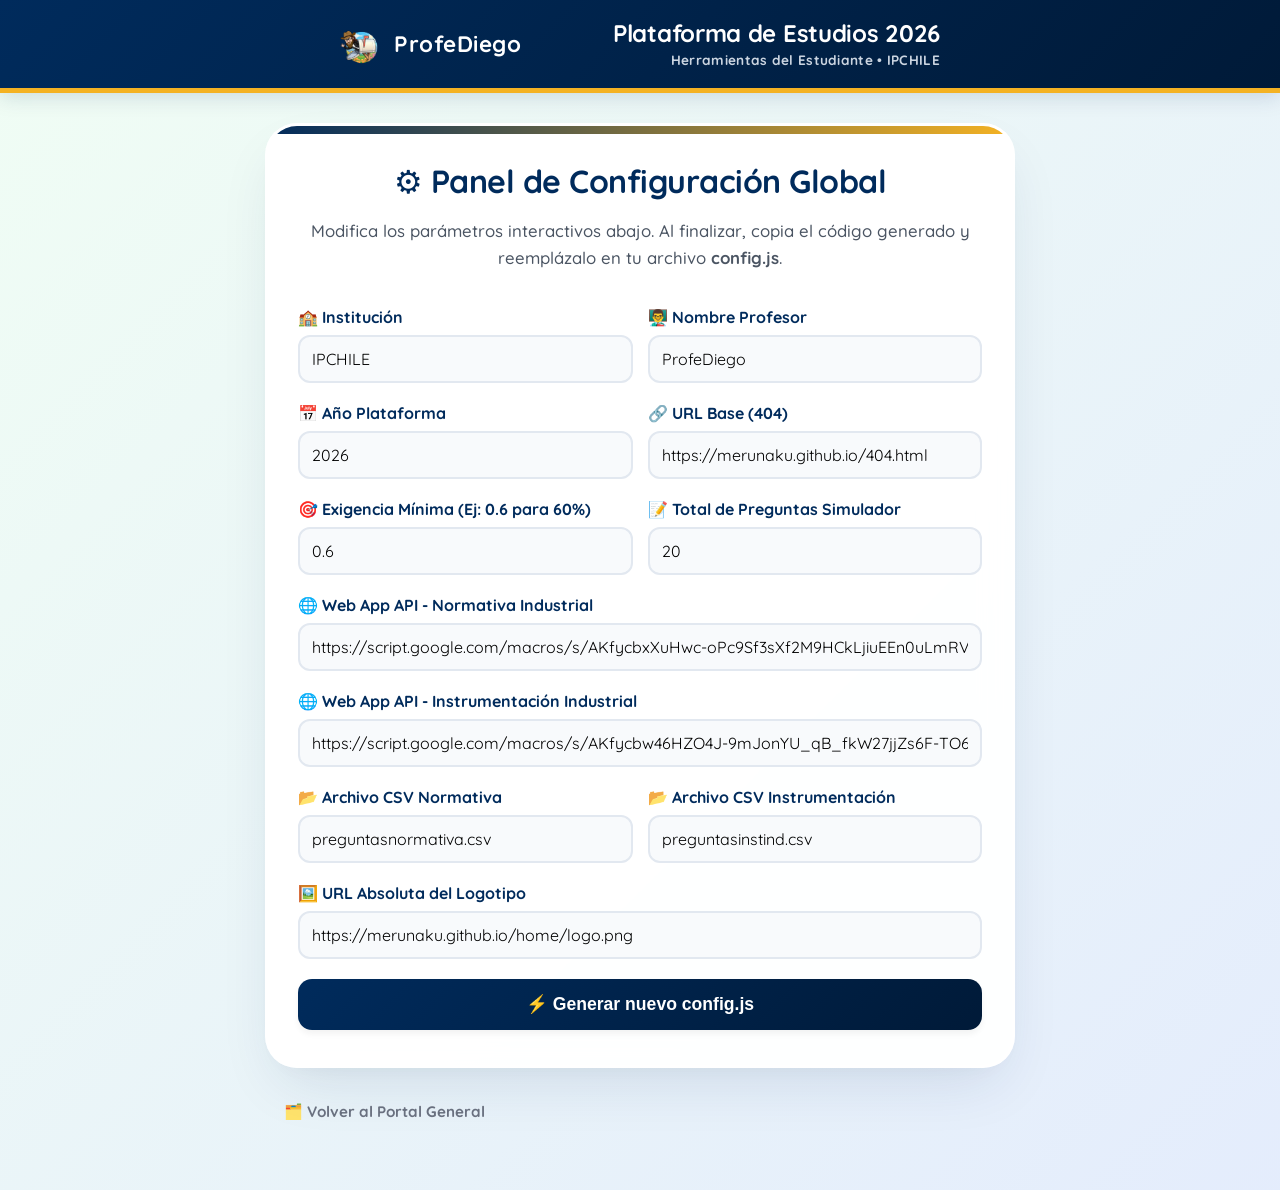
==== admin.html @ 3851b332 "Add admin panel for configuration settings" ====
<!DOCTYPE html>
<html lang="es">
<head>
    <meta charset="UTF-8">
    <meta name="viewport" content="width=device-width, initial-scale=1.0">
    <title>Panel de Configuración 2026 - ProfeDiego</title>
    <link href="https://fonts.googleapis.com/css2?family=Quicksand:wght@500;700;900&display=swap" rel="stylesheet">
    <link rel="stylesheet" href="styles.css">
    <style>
        /* Ajustes específicos para el formulario administrativo */
        .admin-container {
            width: 95%;
            max-width: 750px;
            margin: 30px auto 60px auto;
        }
        .form-group {
            text-align: left;
            margin-bottom: 20px;
        }
        .form-group label {
            display: block;
            font-weight: 700;
            margin-bottom: 8px;
            color: var(--primary-color);
        }
        .form-group input, .form-group select {
            width: 100%;
            padding: 12px;
            border: 2px solid #e2e8f0;
            border-radius: 12px;
            font-family: inherit;
            font-size: 1rem;
            box-sizing: border-box;
            background-color: #f8fafc;
        }
        .form-group input:focus {
            border-color: var(--secondary-color);
            outline: none;
            background-color: #fff;
        }
        .row-grid {
            display: flex;
            gap: 15px;
        }
        .row-grid .form-group {
            flex: 1;
        }
        .output-box {
            background-color: #1e293b;
            color: #f8fafc;
            padding: 20px;
            border-radius: 16px;
            font-family: 'Courier New', Courier, monospace;
            font-size: 0.9rem;
            text-align: left;
            white-space: pre-wrap;
            overflow-x: auto;
            margin-top: 25px;
            border: 2px solid #334155;
        }
        .btn-action {
            width: 100%;
            background: linear-gradient(135deg, var(--primary-color) 0%, var(--primary-dark) 100%);
            color: white;
            border: none;
            padding: 15px;
            border-radius: 14px;
            font-size: 1.1rem;
            font-weight: 700;
            cursor: pointer;
            box-shadow: 0 4px 6px rgba(0,0,0,0.05);
            transition: all 0.2s ease;
        }
        .btn-action:hover {
            transform: translateY(-2px);
            box-shadow: 0 8px 15px rgba(0, 43, 92, 0.2);
        }
    </style>
</head>
<body>

    <div id="global-header"></div>

    <script src="config.js"></script>
    <script src="header.js"></script>

    <main class="admin-container">
        <div class="card" style="max-width: 100%; padding: 35px 30px;">
            <h2>⚙️ Panel de Configuración Global</h2>
            <p>Modifica los parámetros interactivos abajo. Al finalizar, copia el código generado y reemplázalo en tu archivo <b>config.js</b>.</p>
            
            <form id="configForm">
                <div class="row-grid">
                    <div class="form-group">
                        <label>🏫 Institución</label>
                        <input type="text" id="inst" required>
                    </div>
                    <div class="form-group">
                        <label>👨‍🏫 Nombre Profesor</label>
                        <input type="text" id="prof" required>
                    </div>
                </div>

                <div class="row-grid">
                    <div class="form-group">
                        <label>📅 Año Plataforma</label>
                        <input type="text" id="anio" required>
                    </div>
                    <div class="form-group">
                        <label>🔗 URL Base (404)</label>
                        <input type="url" id="urlBase" required>
                    </div>
                </div>

                <div class="row-grid">
                    <div class="form-group">
                        <label>🎯 Exigencia Mínima (Ej: 0.6 para 60%)</label>
                        <input type="number" id="exigencia" step="0.01" min="0" max="1" required>
                    </div>
                    <div class="form-group">
                        <label>📝 Total de Preguntas Simulador</label>
                        <input type="number" id="preguntas" min="1" required>
                    </div>
                </div>

                <div class="form-group">
                    <label>🌐 Web App API - Normativa Industrial</label>
                    <input type="url" id="apiNorm" required>
                </div>
                <div class="form-group">
                    <label>🌐 Web App API - Instrumentación Industrial</label>
                    <input type="url" id="apiInst" required>
                </div>

                <div class="row-grid">
                    <div class="form-group">
                        <label>📂 Archivo CSV Normativa</label>
                        <input type="text" id="csvNorm" required>
                    </div>
                    <div class="form-group">
                        <label>📂 Archivo CSV Instrumentación</label>
                        <input type="text" id="csvInst" required>
                    </div>
                </div>

                <div class="form-group">
                    <label>🖼️ URL Absoluta del Logotipo</label>
                    <input type="url" id="logoUrl" required>
                </div>

                <button type="button" class="btn-action" onclick="generarConfig()">⚡ Generar nuevo config.js</button>
            </form>

            <div id="resultadoZona" style="display:none; margin-top:30px;">
                <h3 style="color:var(--primary-color); text-align:left; margin-bottom:5px;">📋 Archivo Generado:</h3>
                <div class="output-box" id="codigoOutput"></div>
                <button class="btn-action" style="background:#16a34a; margin-top:15px;" onclick="copiarCodigo()">📄 Copiar al Portapapeles</button>
            </div>
        </div>

        <a href="index.html" class="btn-home" style="margin-top:25px;">🗂️ Volver al Portal General</a>
    </main>

    <script>
        // Al cargar la página, leemos los datos que ya existen en tu config.js actual
        window.addEventListener('DOMContentLoaded', () => {
            if (typeof CONFIG !== 'undefined') {
                document.getElementById('inst').value = CONFIG.INSTITUCION || '';
                document.getElementById('prof').value = CONFIG.PROFESOR || '';
                document.getElementById('anio').value = CONFIG.ANIO || '';
                document.getElementById('urlBase').value = CONFIG.URL_BASE || '';
                document.getElementById('exigencia').value = CONFIG.EXIGENCIA_MINIMA || 0.6;
                document.getElementById('preguntas').value = CONFIG.TOTAL_PREGUNTAS || 20;
                document.getElementById('apiNorm').value = CONFIG.APIS?.NORMATIVA || '';
                document.getElementById('apiInst').value = CONFIG.APIS?.INSTRUMENTACION || '';
                document.getElementById('csvNorm').value = CONFIG.REPOSITORIO_CSV?.NORMATIVA || '';
                document.getElementById('csvInst').value = CONFIG.REPOSITORIO_CSV?.INSTRUMENTACION || '';
                document.getElementById('logoUrl').value = CONFIG.LOGO_URL || '';
            }
        });

        function generarConfig() {
            const inst = document.getElementById('inst').value;
            const prof = document.getElementById('prof').value;
            const anio = document.getElementById('anio').value;
            const urlBase = document.getElementById('urlBase').value;
            const exigencia = document.getElementById('exigencia').value;
            const preguntas = document.getElementById('preguntas').value;
            const apiNorm = document.getElementById('apiNorm').value;
            const apiInst = document.getElementById('apiInst').value;
            const csvNorm = document.getElementById('csvNorm').value;
            const csvInst = document.getElementById('csvInst').value;
            const logoUrl = document.getElementById('logoUrl').value;

            // Construimos la estructura idéntica con saltos de línea y comentarios institucionales
            const template = `// ==========================================
// CONFIGURACIÓN GLOBAL DE LAS PLATAFORMAS 2026
// Generado dinámicamente mediante el Panel Administrativo
// ==========================================

const CONFIG = {
    // 1. Identificación Institucional
    INSTITUCION: "${inst}",
    PROFESOR: "${prof}",
    ANIO: "${anio}",
    URL_BASE: "${urlBase}",
    
    // 2. Parámetros Generales de Evaluación
    EXIGENCIA_MINIMA: ${exigencia}, // % para nota 4.0
    TOTAL_PREGUNTAS: ${preguntas},
    
    // 3. Conexiones con Google Sheets (Web Apps de Apps Script)
    APIS: {
        NORMATIVA: "${apiNorm}",
        INSTRUMENTACION: "${apiInst}"
    },
    
    // 4. Origen de los archivos de preguntas (CSVs en GitHub)
    REPOSITORIO_CSV: {
        NORMATIVA: "${csvNorm}",
        INSTRUMENTACION: "${csvInst}"
    },

    // 5. Ruta absoluta del logo:
    LOGO_URL: "${logoUrl}"
};

// Congelamos el objeto para evitar modificaciones accidentales en tiempo de ejecución
Object.freeze(CONFIG);`;

            document.getElementById('codigoOutput').innerText = template;
            document.getElementById('resultadoZona').style.display = 'block';
            
            // Auto scroll hacia la zona del código
            document.getElementById('resultadoZona').scrollIntoView({ behavior: 'smooth' });
        }

        function copiarCodigo() {
            const codigo = document.getElementById('codigoOutput').innerText;
            navigator.clipboard.writeText(codigo).then(() => {
                alert("¡Código copiado con éxito! Ahora pégalo dentro de tu archivo config.js");
            }).catch(err => {
                alert("No se pudo copiar automáticamente, por favor selecciónalo manualmente.");
            });
        }
    </script>
</body>
</html>
---- styles.css ----
/* ==========================================================================
   ESTILOS GLOBALES - PLATAFORMA PROFE DIEGO 2026
   Centralizado para actualización simultánea en todo el sitio web.
   ========================================================================== */

:root {
    /* COLORES INSTITUCIONALES OPTIMIZADOS */
    --primary-color: #002b5c;
    --primary-dark: #001a38;
    --secondary-color: #f4b223;
    --bg-color: #f7f9fc;
    --card-bg: #ffffff;
    --text-color: #2c3e50;
    --success-color: #16a34a;
    --error-color: #dc2626;
}

body {
    font-family: 'Quicksand', 'Segoe UI', system-ui, sans-serif;
    /* Fondo vivo con transición suave de colores */
    background: linear-gradient(-45deg, #e0f2fe, #fef3c7, #e0e7ff, #f0fdf4);
    background-size: 400% 400%;
    animation: gradientBg 12s ease infinite;
    color: var(--text-color);
    margin: 0;
    padding: 0;
    display: block; /* Evita problemas de flujo */
    min-height: 100vh;
}

@keyframes gradientBg {
    0% { background-position: 0% 50%; }
    50% { background-position: 100% 50%; }
    100% { background-position: 0% 50%; }
}

/* ==========================================================================
   ENCABEZADOS INSTITUCIONALES - DISEÑO CORREGIDO Y BALANCEADO
   ========================================================================== */
header {
    background: linear-gradient(135deg, var(--primary-color) 0%, var(--primary-dark) 100%);
    color: white;
    width: 100%;
    padding: 20px 0;
    box-shadow: 0 4px 20px rgba(0, 43, 92, 0.15);
    border-bottom: 5px solid var(--secondary-color);
    z-index: 10;
}

.header-container {
    max-width: 600px; /* REVERTIDO: Tu tamaño original compacto y perfecto */
    width: 90%;
    margin: 0 auto;
}

.header-flex {
    display: flex !important;
    justify-content: space-between;
    align-items: center;
    width: 100%;
    gap: 20px;
}

.brand-layout {
    display: flex;
    align-items: center;
    gap: 12px;
    flex-shrink: 0;
}

.brand-layout img {
    height: 42px;
    width: auto;
    object-fit: contain;
    border-radius: 8px;
}

.brand-layout span {
    font-weight: 900;
    font-size: 1.4rem;
    letter-spacing: 0.5px;
}

.title-layout {
    display: flex;
    flex-direction: column;
    align-items: flex-end;
    text-align: right;
    flex-grow: 1;
}

.title-layout h1 { 
    margin: 0; 
    font-size: 1.5rem; 
    font-weight: 900;
    line-height: 1.1;
    letter-spacing: -0.3px;
}
 
.title-layout p { 
    margin: 5px 0 0 0;
    font-size: 0.85rem; 
    font-weight: 700;
    color: #cbd5e1; 
    letter-spacing: 0.3px;
}

/* Ajustes de Responsividad para Celulares */
@media (max-width: 768px) {
    .header-flex {
        flex-direction: column !important;
        text-align: center;
        gap: 12px;
    }
    .brand-layout {
        justify-content: center;
    }
    .title-layout {
        align-items: center;
        text-align: center;
    }
}

/* Estilos específicos para el segundo Header (Podio) */
.header-podio {
    background: linear-gradient(135deg, #002b5c 0%, #001a38 100%);
    color: white;
    width: 100%;
    padding: 22px 0;
    box-shadow: 0 4px 20px rgba(0, 43, 92, 0.15);
    border-bottom: 5px solid #f4b223;
    z-index: 10;
    text-align: center;
}

.podio-container {
    max-width: 1100px; /* REVERTIDO: Tu tamaño original amplio para el podio */
    width: 90%;
    margin: 0 auto;
}

.podio-title-main {
    font-weight: 900;
    font-size: 1.4rem;
    letter-spacing: 0.5px;
    margin-bottom: 8px;
}

.podio-subtitle-layout h1 {
    margin: 0;
    font-size: 1.6rem;
    font-weight: 900;
}

.podio-subtitle-layout p {
    margin: 4px 0 0 0;
    font-size: 0.95rem;
    font-weight: 700;
    color: #cbd5e1;
}

/* CONTENEDOR CENTRAL (MENÚ DE ARRIBA) */
.container {
    width: 90%;
    max-width: 550px;
    margin: 20px auto;
    padding: 20px 0;
}

.card {
    background-color: rgba(255, 255, 255, 0.96);
    backdrop-filter: blur(16px);
    -webkit-backdrop-filter: blur(16px);
    border-radius: 32px;
    box-shadow: 0 25px 60px -15px rgba(0, 43, 92, 0.12), 0 10px 30px -10px rgba(0, 0, 0, 0.04);
    padding: 45px 35px;
    width: 100%;
    box-sizing: border-box;
    text-align: center;
    border: 3px solid rgba(255, 255, 255, 0.9);
    animation: cardEntrance 0.5s cubic-bezier(0.175, 0.885, 0.32, 1.275);
    position: relative;
    overflow: hidden;
}

.card::before {
    content: '';
    position: absolute;
    top: 0;
    left: 0;
    width: 100%;
    height: 8px;
    background: linear-gradient(90deg, var(--primary-color), var(--secondary-color));
}

@keyframes cardEntrance {
    from { opacity: 0; transform: translateY(20px) scale(0.96); }
    to { opacity: 1; transform: translateY(0) scale(1); }
}

h2 { 
    color: var(--primary-color); 
    margin-top: 0; 
    font-size: 2rem;
    font-weight: 900;
    margin-bottom: 12px;
    letter-spacing: -0.5px;
}

.card p {
    color: #4b5563;
    font-size: 1.05rem;
    font-weight: 500;
    line-height: 1.6;
    margin-bottom: 35px;
}

/* LISTA DE BOTONES TOTALMENTE INTERACTIVOS */
.options-list {
    margin-bottom: 20px;
}

.btn-link {
    display: block;
    text-align: center;
    background: linear-gradient(135deg, #f8fafc 0%, #f1f5f9 100%);
    border: 2px solid #e2e8f0;
    padding: 16px 20px;
    border-radius: 18px;
    font-size: 1.1rem;
    font-weight: 700;
    text-decoration: none;
    color: var(--text-color);
    box-shadow: 0 4px 6px rgba(0, 0, 0, 0.02);
    transition: all 0.3s cubic-bezier(0.175, 0.885, 0.32, 1.275);
    margin-bottom: 16px;
}

.btn-link:hover {
    background: linear-gradient(135deg, #ffffff 0%, #f8fafc 100%);
    border-color: var(--secondary-color);
    color: var(--primary-color);
    transform: translateY(-4px) scale(1.02);
    box-shadow: 0 12px 20px rgba(244, 178, 35, 0.15);
}

/* RETORNO AL PORTAL ESTILO CÁPSULA DISCRETA */
.btn-home {
    display: inline-block;
    margin-top: 20px;
    color: #6b7280;
    text-decoration: none;
    font-weight: 700;
    font-size: 0.95rem;
    padding: 8px 18px;
    border-radius: 50px;
    transition: all 0.2s ease;
    border: 1.5px solid transparent;
}
 
.btn-home:hover { 
    color: var(--primary-color);
    background-color: #f1f5f9;
    border-color: #e2e8f0;
}

/* ==========================================================================
   TABLA DE LÍDERES - ANCHURA OPTIMIZADA (MÁXIMO ESPACIO Y SIMETRÍA)
   ========================================================================== */
.leaderboard-container {
    width: 90%;
    max-width: 1100px; /* MODIFICADO: Expandido al máximo para que las tablas sean anchas */
    margin: 30px auto 50px auto;
}

.leaderboard-grid {
    display: flex;
    flex-direction: row;
    justify-content: space-between;
    gap: 2%; /* Pequeño espacio para maximizar el ancho de las tarjetas */
    width: 100%;
}

.leaderboard-card {
    background-color: rgba(255, 255, 255, 0.96);
    backdrop-filter: blur(16px);
    -webkit-backdrop-filter: blur(16px);
    border-radius: 24px;
    box-shadow: 0 20px 50px -12px rgba(0, 43, 92, 0.1), 0 10px 25px -10px rgba(0, 0, 0, 0.04);
    padding: 35px 25px;
    box-sizing: border-box;
    border: 3px solid rgba(255, 255, 255, 0.9);
    position: relative;
    overflow: hidden;
    width: 49%; /* MODIFICADO: Casi el 50% exacto para cada lado aprovechando el ancho */
    display: flex;
    flex-direction: column;
}

.leaderboard-card::before {
    content: '';
    position: absolute;
    top: 0;
    left: 0;
    width: 100%;
    height: 6px;
    background: linear-gradient(90deg, var(--primary-color), var(--secondary-color));
}

.leaderboard-card h2 {
    font-size: 1.6rem;
    margin-top: 0;
    margin-bottom: 20px;
}

.leaderboard-table {
    width: 100%; 
    border-collapse: separate; 
    border-spacing: 0 8px;
    font-size: 0.95rem;
    table-layout: fixed; /* Mantiene la cuadratura y simetría estricta de las columnas */
}
 
.leaderboard-table th {
    background-color: #1e293b;
    color: #f8fafc;
    padding: 12px 10px;
    font-weight: 700;
}
 
.leaderboard-table th:first-child { border-radius: 10px 0 0 10px; }
.leaderboard-table th:last-child { border-radius: 0 10px 10px 0; }

.leaderboard-row td {
    padding: 14px 10px;
    background: #f8fafc;
    border-top: 1px solid #e2e8f0;
    border-bottom: 1px solid #e2e8f0;
    transition: transform 0.2s ease;
    white-space: nowrap;
    overflow: hidden;
    text-overflow: ellipsis; /* Protección anti-deformación de filas */
}
 
.leaderboard-row td:first-child { border-left: 1px solid #e2e8f0; border-radius: 14px 0 0 14px; }
.leaderboard-row td:last-child { border-right: 1px solid #e2e8f0; border-radius: 0 14px 14px 0; }

.leaderboard-row:hover td {
    background: #ffffff;
    transform: translateY(-1px);
}

.loading, .error-msg {
    text-align: center;
    padding: 30px;
    font-weight: 700;
    color: #64748b;
}
.error-msg { color: var(--error-color); }

/* Ajustes Responsivos Completos para Celulares */
@media (max-width: 768px) {
    .leaderboard-grid {
        flex-direction: column;
    }
    .leaderboard-card {
        width: 100%;
    }
}
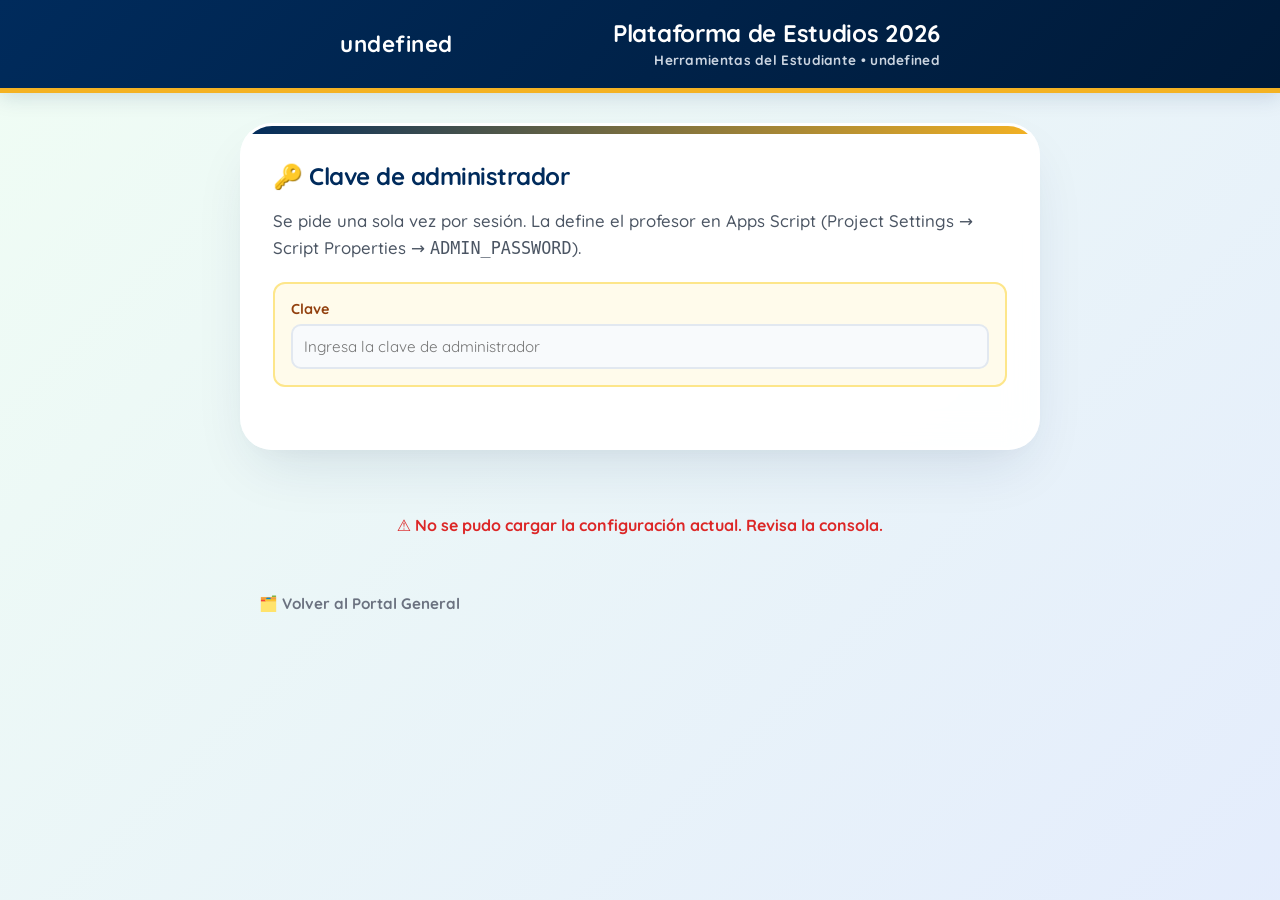
==== commit 6cf1d430: "Refactor admin panel layout and styles Updated styling and structure of the admin panel, including a" ====
--- a/admin.html
+++ b/admin.html
@@ -7,74 +7,100 @@
     <link href="https://fonts.googleapis.com/css2?family=Quicksand:wght@500;700;900&display=swap" rel="stylesheet">
     <link rel="stylesheet" href="styles.css">
     <style>
-        /* Ajustes específicos para el formulario administrativo */
         .admin-container {
             width: 95%;
-            max-width: 750px;
+            max-width: 800px;
             margin: 30px auto 60px auto;
         }
-        .form-group {
+        .admin-card {
+            max-width: 100%;
+            padding: 35px 30px;
             text-align: left;
-            margin-bottom: 20px;
-        }
+            margin-bottom: 25px;
+        }
+        .admin-card h2 { text-align: left; font-size: 1.5rem; }
+        .admin-card > p { margin-bottom: 20px; }
+
+        .form-group { margin-bottom: 16px; }
         .form-group label {
             display: block;
             font-weight: 700;
-            margin-bottom: 8px;
+            margin-bottom: 6px;
             color: var(--primary-color);
-        }
-        .form-group input, .form-group select {
+            font-size: 0.9rem;
+        }
+        .form-group input[type=text],
+        .form-group input[type=number],
+        .form-group input[type=url],
+        .form-group input[type=password] {
             width: 100%;
-            padding: 12px;
+            padding: 11px;
             border: 2px solid #e2e8f0;
-            border-radius: 12px;
+            border-radius: 10px;
             font-family: inherit;
-            font-size: 1rem;
+            font-size: 0.95rem;
             box-sizing: border-box;
             background-color: #f8fafc;
         }
-        .form-group input:focus {
-            border-color: var(--secondary-color);
-            outline: none;
-            background-color: #fff;
-        }
-        .row-grid {
+        .form-group input:focus { border-color: var(--secondary-color); outline: none; background: #fff; }
+
+        .row-grid { display: flex; gap: 15px; flex-wrap: wrap; }
+        .row-grid .form-group { flex: 1; min-width: 200px; }
+
+        .color-row {
             display: flex;
-            gap: 15px;
-        }
-        .row-grid .form-group {
-            flex: 1;
-        }
-        .output-box {
-            background-color: #1e293b;
-            color: #f8fafc;
-            padding: 20px;
-            border-radius: 16px;
-            font-family: 'Courier New', Courier, monospace;
-            font-size: 0.9rem;
-            text-align: left;
-            white-space: pre-wrap;
-            overflow-x: auto;
-            margin-top: 25px;
-            border: 2px solid #334155;
-        }
-        .btn-action {
+            align-items: center;
+            gap: 10px;
+        }
+        .color-row input[type=color] {
+            width: 46px; height: 40px; border: none; border-radius: 8px; cursor: pointer; flex-shrink: 0;
+        }
+        .color-row input[type=text] {
+            flex: 1; padding: 10px; border: 2px solid #e2e8f0; border-radius: 8px;
+            font-family: 'Courier New', monospace; text-transform: uppercase;
+        }
+
+        .header-row {
+            display: flex; gap: 10px; align-items: center; margin-bottom: 10px;
+        }
+        .header-row input[type=text] {
+            padding: 10px; border: 2px solid #e2e8f0; border-radius: 8px; font-family: inherit;
+        }
+        .header-row .campo-ramo { width: 140px; font-weight: 700; }
+        .header-row .campo-titulo { flex: 1; }
+        .btn-quitar {
+            background: #fee2e2; color: #b91c1c; border: none; border-radius: 8px;
+            width: 36px; height: 36px; cursor: pointer; font-weight: 900; flex-shrink: 0;
+        }
+
+        .btn-secundario {
+            background: #f1f5f9; color: var(--primary-color); border: 2px dashed #cbd5e1;
+            padding: 10px 16px; border-radius: 10px; cursor: pointer; font-weight: 700;
+            font-family: inherit; margin-top: 6px;
+        }
+
+        .btn-guardar {
             width: 100%;
             background: linear-gradient(135deg, var(--primary-color) 0%, var(--primary-dark) 100%);
-            color: white;
-            border: none;
-            padding: 15px;
-            border-radius: 14px;
-            font-size: 1.1rem;
-            font-weight: 700;
-            cursor: pointer;
-            box-shadow: 0 4px 6px rgba(0,0,0,0.05);
-            transition: all 0.2s ease;
-        }
-        .btn-action:hover {
-            transform: translateY(-2px);
-            box-shadow: 0 8px 15px rgba(0, 43, 92, 0.2);
-        }
+            color: white; border: none; padding: 14px; border-radius: 12px;
+            font-size: 1rem; font-weight: 700; cursor: pointer; margin-top: 18px;
+        }
+        .btn-guardar:hover { opacity: 0.92; }
+        .btn-guardar:disabled { background: #cbd5e1; cursor: not-allowed; }
+
+        .estado-msg {
+            margin-top: 12px; font-weight: 700; font-size: 0.9rem; min-height: 1.2em;
+        }
+        .estado-msg.ok { color: var(--success-color); }
+        .estado-msg.error { color: var(--error-color); }
+
+        .clave-box {
+            background: #fffbeb; border: 2px solid #fde68a; border-radius: 12px;
+            padding: 16px; margin-bottom: 25px;
+        }
+        .clave-box label { color: #92400e; }
+
+        .cargando { text-align: center; padding: 40px; color: #64748b; font-weight: 700; }
     </style>
 </head>
 <body>
@@ -85,163 +111,242 @@
     <script src="header.js"></script>
 
     <main class="admin-container">
-        <div class="card" style="max-width: 100%; padding: 35px 30px;">
-            <h2>⚙️ Panel de Configuración Global</h2>
-            <p>Modifica los parámetros interactivos abajo. Al finalizar, copia el código generado y reemplázalo en tu archivo <b>config.js</b>.</p>
-            
-            <form id="configForm">
-                <div class="row-grid">
-                    <div class="form-group">
-                        <label>🏫 Institución</label>
-                        <input type="text" id="inst" required>
-                    </div>
-                    <div class="form-group">
-                        <label>👨‍🏫 Nombre Profesor</label>
-                        <input type="text" id="prof" required>
-                    </div>
+
+        <div class="card admin-card">
+            <h2>🔑 Clave de administrador</h2>
+            <p>Se pide una sola vez por sesión. La define el profesor en Apps Script (Project Settings → Script Properties → <code>ADMIN_PASSWORD</code>).</p>
+            <div class="clave-box">
+                <div class="form-group" style="margin-bottom:0;">
+                    <label>Clave</label>
+                    <input type="password" id="claveAdmin" placeholder="Ingresa la clave de administrador">
                 </div>
-
-                <div class="row-grid">
-                    <div class="form-group">
-                        <label>📅 Año Plataforma</label>
-                        <input type="text" id="anio" required>
-                    </div>
-                    <div class="form-group">
-                        <label>🔗 URL Base (404)</label>
-                        <input type="url" id="urlBase" required>
-                    </div>
-                </div>
-
-                <div class="row-grid">
-                    <div class="form-group">
-                        <label>🎯 Exigencia Mínima (Ej: 0.6 para 60%)</label>
-                        <input type="number" id="exigencia" step="0.01" min="0" max="1" required>
-                    </div>
-                    <div class="form-group">
-                        <label>📝 Total de Preguntas Simulador</label>
-                        <input type="number" id="preguntas" min="1" required>
-                    </div>
-                </div>
-
-                <div class="form-group">
-                    <label>🌐 Web App API - Normativa Industrial</label>
-                    <input type="url" id="apiNorm" required>
-                </div>
-                <div class="form-group">
-                    <label>🌐 Web App API - Instrumentación Industrial</label>
-                    <input type="url" id="apiInst" required>
-                </div>
-
-                <div class="row-grid">
-                    <div class="form-group">
-                        <label>📂 Archivo CSV Normativa</label>
-                        <input type="text" id="csvNorm" required>
-                    </div>
-                    <div class="form-group">
-                        <label>📂 Archivo CSV Instrumentación</label>
-                        <input type="text" id="csvInst" required>
-                    </div>
-                </div>
-
-                <div class="form-group">
-                    <label>🖼️ URL Absoluta del Logotipo</label>
-                    <input type="url" id="logoUrl" required>
-                </div>
-
-                <button type="button" class="btn-action" onclick="generarConfig()">⚡ Generar nuevo config.js</button>
-            </form>
-
-            <div id="resultadoZona" style="display:none; margin-top:30px;">
-                <h3 style="color:var(--primary-color); text-align:left; margin-bottom:5px;">📋 Archivo Generado:</h3>
-                <div class="output-box" id="codigoOutput"></div>
-                <button class="btn-action" style="background:#16a34a; margin-top:15px;" onclick="copiarCodigo()">📄 Copiar al Portapapeles</button>
             </div>
         </div>
 
-        <a href="index.html" class="btn-home" style="margin-top:25px;">🗂️ Volver al Portal General</a>
+        <div id="zonaCargando" class="cargando">🔄 Cargando configuración actual desde el Sheet...</div>
+
+        <div id="zonaFormularios" style="display:none;">
+
+            <!-- ===================== CONFIGURACIÓN GENERAL ===================== -->
+            <div class="card admin-card">
+                <h2>⚙️ Configuración General</h2>
+                <p>Estos valores vienen de la pestaña <b>config</b> del Sheet Unificado.</p>
+                <div id="camposConfig"></div>
+                <button type="button" class="btn-secundario" onclick="agregarCampoConfig()">➕ Agregar nueva clave</button>
+                <button type="button" class="btn-guardar" onclick="guardarConfig()">💾 Guardar Configuración</button>
+                <div class="estado-msg" id="estadoConfig"></div>
+            </div>
+
+            <!-- ===================== COLORES / ESTILOS ===================== -->
+            <div class="card admin-card">
+                <h2>🎨 Paleta de Colores</h2>
+                <p>Estos valores vienen de la pestaña <b>styles</b> del Sheet Unificado. Se aplican a todo el sitio automáticamente.</p>
+                <div id="camposEstilos"></div>
+                <button type="button" class="btn-guardar" onclick="guardarEstilos()">💾 Guardar Colores</button>
+                <div class="estado-msg" id="estadoEstilos"></div>
+            </div>
+
+            <!-- ===================== TÍTULOS POR MATERIA (HEADER) ===================== -->
+            <div class="card admin-card">
+                <h2>🏷️ Títulos por Materia</h2>
+                <p>Estos valores vienen de la pestaña <b>header</b> del Sheet Unificado. El "ramo" debe coincidir con el que usa cada página (ej: <code>instind</code>, <code>norm</code>) y la fila <code>default</code> es el título de respaldo.</p>
+                <div id="camposHeader"></div>
+                <button type="button" class="btn-secundario" onclick="agregarFilaHeader()">➕ Agregar materia</button>
+                <button type="button" class="btn-guardar" onclick="guardarHeader()">💾 Guardar Títulos</button>
+                <div class="estado-msg" id="estadoHeader"></div>
+            </div>
+
+        </div>
+
+        <a href="index.html" class="btn-home" style="margin-top:10px;">🗂️ Volver al Portal General</a>
     </main>
 
     <script>
-        // Al cargar la página, leemos los datos que ya existen en tu config.js actual
-        window.addEventListener('DOMContentLoaded', () => {
-            if (typeof CONFIG !== 'undefined') {
-                document.getElementById('inst').value = CONFIG.INSTITUCION || '';
-                document.getElementById('prof').value = CONFIG.PROFESOR || '';
-                document.getElementById('anio').value = CONFIG.ANIO || '';
-                document.getElementById('urlBase').value = CONFIG.URL_BASE || '';
-                document.getElementById('exigencia').value = CONFIG.EXIGENCIA_MINIMA || 0.6;
-                document.getElementById('preguntas').value = CONFIG.TOTAL_PREGUNTAS || 20;
-                document.getElementById('apiNorm').value = CONFIG.APIS?.NORMATIVA || '';
-                document.getElementById('apiInst').value = CONFIG.APIS?.INSTRUMENTACION || '';
-                document.getElementById('csvNorm').value = CONFIG.REPOSITORIO_CSV?.NORMATIVA || '';
-                document.getElementById('csvInst').value = CONFIG.REPOSITORIO_CSV?.INSTRUMENTACION || '';
-                document.getElementById('logoUrl').value = CONFIG.LOGO_URL || '';
+        // Claves de "styles" que sabemos que son colores -> se muestran con
+        // selector de color nativo. Cualquier clave nueva que se agregue
+        // (a config o a styles) se trata como texto simple.
+        const CLAVES_COLOR = ['PRIMARY_COLOR', 'PRIMARY_DARK', 'SECONDARY_COLOR', 'BG_COLOR', 'CARD_BG', 'TEXT_COLOR', 'SUCCESS_COLOR', 'ERROR_COLOR'];
+
+        let datosConfig = {};
+        let datosEstilos = {};
+        let datosHeader = [];
+
+        window.addEventListener('DOMContentLoaded', async () => {
+            if (window.configListo) await window.configListo;
+
+            try {
+                const respuesta = await fetch(API_UNIFICADA + "?action=getBootstrap");
+                const datos = await respuesta.json();
+
+                datosConfig = datos.config || {};
+                datosEstilos = datos.estilos || {};
+                datosHeader = Array.isArray(datos.header) ? datos.header : [];
+
+                renderizarConfig();
+                renderizarEstilos();
+                renderizarHeader();
+
+                document.getElementById('zonaCargando').style.display = 'none';
+                document.getElementById('zonaFormularios').style.display = 'block';
+            } catch (error) {
+                console.error(error);
+                document.getElementById('zonaCargando').innerHTML =
+                    '<span style="color:var(--error-color);">⚠️ No se pudo cargar la configuración actual. Revisa la consola.</span>';
             }
         });
 
-        function generarConfig() {
-            const inst = document.getElementById('inst').value;
-            const prof = document.getElementById('prof').value;
-            const anio = document.getElementById('anio').value;
-            const urlBase = document.getElementById('urlBase').value;
-            const exigencia = document.getElementById('exigencia').value;
-            const preguntas = document.getElementById('preguntas').value;
-            const apiNorm = document.getElementById('apiNorm').value;
-            const apiInst = document.getElementById('apiInst').value;
-            const csvNorm = document.getElementById('csvNorm').value;
-            const csvInst = document.getElementById('csvInst').value;
-            const logoUrl = document.getElementById('logoUrl').value;
-
-            // Construimos la estructura idéntica con saltos de línea y comentarios institucionales
-            const template = `// ==========================================
-// CONFIGURACIÓN GLOBAL DE LAS PLATAFORMAS 2026
-// Generado dinámicamente mediante el Panel Administrativo
-// ==========================================
-
-const CONFIG = {
-    // 1. Identificación Institucional
-    INSTITUCION: "${inst}",
-    PROFESOR: "${prof}",
-    ANIO: "${anio}",
-    URL_BASE: "${urlBase}",
-    
-    // 2. Parámetros Generales de Evaluación
-    EXIGENCIA_MINIMA: ${exigencia}, // % para nota 4.0
-    TOTAL_PREGUNTAS: ${preguntas},
-    
-    // 3. Conexiones con Google Sheets (Web Apps de Apps Script)
-    APIS: {
-        NORMATIVA: "${apiNorm}",
-        INSTRUMENTACION: "${apiInst}"
-    },
-    
-    // 4. Origen de los archivos de preguntas (CSVs en GitHub)
-    REPOSITORIO_CSV: {
-        NORMATIVA: "${csvNorm}",
-        INSTRUMENTACION: "${csvInst}"
-    },
-
-    // 5. Ruta absoluta del logo:
-    LOGO_URL: "${logoUrl}"
-};
-
-// Congelamos el objeto para evitar modificaciones accidentales en tiempo de ejecución
-Object.freeze(CONFIG);`;
-
-            document.getElementById('codigoOutput').innerText = template;
-            document.getElementById('resultadoZona').style.display = 'block';
-            
-            // Auto scroll hacia la zona del código
-            document.getElementById('resultadoZona').scrollIntoView({ behavior: 'smooth' });
-        }
-
-        function copiarCodigo() {
-            const codigo = document.getElementById('codigoOutput').innerText;
-            navigator.clipboard.writeText(codigo).then(() => {
-                alert("¡Código copiado con éxito! Ahora pégalo dentro de tu archivo config.js");
-            }).catch(err => {
-                alert("No se pudo copiar automáticamente, por favor selecciónalo manualmente.");
-            });
+        // ---------------------- CONFIG ----------------------
+        function renderizarConfig() {
+            const cont = document.getElementById('camposConfig');
+            cont.innerHTML = '';
+            Object.keys(datosConfig).forEach(clave => filaConfig(clave, datosConfig[clave]));
+        }
+
+        function filaConfig(clave, valor) {
+            const cont = document.getElementById('camposConfig');
+            const div = document.createElement('div');
+            div.className = 'form-group';
+            div.dataset.clave = clave;
+            div.innerHTML = `<label>${clave}</label><input type="text" value="${(valor ?? '').toString().replace(/"/g, '&quot;')}">`;
+            cont.appendChild(div);
+        }
+
+        function agregarCampoConfig() {
+            const clave = prompt('Nombre de la nueva clave (ej: CANTIDAD_RANKING):');
+            if (!clave) return;
+            filaConfig(clave.trim().toUpperCase(), '');
+        }
+
+        async function guardarConfig() {
+            const datos = {};
+            document.querySelectorAll('#camposConfig .form-group').forEach(div => {
+                datos[div.dataset.clave] = div.querySelector('input').value;
+            });
+            await enviarAdmin('setConfig', datos, 'estadoConfig');
+        }
+
+        // ---------------------- ESTILOS ----------------------
+        function renderizarEstilos() {
+            const cont = document.getElementById('camposEstilos');
+            cont.innerHTML = '';
+
+            // Primero las claves de color conocidas (en orden fijo), luego cualquier extra
+            CLAVES_COLOR.forEach(clave => {
+                if (datosEstilos.hasOwnProperty(clave)) filaEstiloColor(clave, datosEstilos[clave]);
+            });
+            Object.keys(datosEstilos).forEach(clave => {
+                if (!CLAVES_COLOR.includes(clave)) filaEstiloTexto(clave, datosEstilos[clave]);
+            });
+        }
+
+        function filaEstiloColor(clave, valorHex) {
+            const cont = document.getElementById('camposEstilos');
+            const hex = /^#[0-9A-Fa-f]{6}$/.test(valorHex) ? valorHex : '#000000';
+            const div = document.createElement('div');
+            div.className = 'form-group';
+            div.dataset.clave = clave;
+            div.innerHTML = `
+                <label>${clave}</label>
+                <div class="color-row">
+                    <input type="color" value="${hex}">
+                    <input type="text" value="${hex.toUpperCase()}" maxlength="7">
+                </div>`;
+            const inputs = div.querySelectorAll('input');
+            const colorInput = inputs[0];
+            const textInput = inputs[1];
+            colorInput.addEventListener('input', () => textInput.value = colorInput.value.toUpperCase());
+            textInput.addEventListener('input', () => {
+                if (/^#[0-9A-Fa-f]{6}$/.test(textInput.value)) colorInput.value = textInput.value;
+            });
+            cont.appendChild(div);
+        }
+
+        function filaEstiloTexto(clave, valor) {
+            const cont = document.getElementById('camposEstilos');
+            const div = document.createElement('div');
+            div.className = 'form-group';
+            div.dataset.clave = clave;
+            div.innerHTML = `<label>${clave}</label><input type="text" value="${(valor ?? '').toString().replace(/"/g, '&quot;')}">`;
+            cont.appendChild(div);
+        }
+
+        async function guardarEstilos() {
+            const datos = {};
+            document.querySelectorAll('#camposEstilos .form-group').forEach(div => {
+                // En filas de color, el segundo input (texto) tiene el hex final
+                const inputs = div.querySelectorAll('input');
+                const input = inputs.length > 1 ? inputs[1] : inputs[0];
+                datos[div.dataset.clave] = input.value;
+            });
+            await enviarAdmin('setStyles', datos, 'estadoEstilos');
+        }
+
+        // ---------------------- HEADER ----------------------
+        function renderizarHeader() {
+            const cont = document.getElementById('camposHeader');
+            cont.innerHTML = '';
+            datosHeader.forEach(fila => filaHeader(fila.ramo, fila.titulo));
+        }
+
+        function filaHeader(ramo, titulo) {
+            const cont = document.getElementById('camposHeader');
+            const div = document.createElement('div');
+            div.className = 'header-row';
+            div.innerHTML = `
+                <input type="text" class="campo-ramo" placeholder="ramo" value="${(ramo ?? '').toString().replace(/"/g, '&quot;')}">
+                <input type="text" class="campo-titulo" placeholder="Título a mostrar" value="${(titulo ?? '').toString().replace(/"/g, '&quot;')}">
+                <button type="button" class="btn-quitar" onclick="this.parentElement.remove()">✕</button>`;
+            cont.appendChild(div);
+        }
+
+        function agregarFilaHeader() {
+            filaHeader('', '');
+        }
+
+        async function guardarHeader() {
+            const filas = [];
+            document.querySelectorAll('#camposHeader .header-row').forEach(div => {
+                const ramo = div.querySelector('.campo-ramo').value.trim();
+                const titulo = div.querySelector('.campo-titulo').value.trim();
+                if (ramo) filas.push({ ramo, titulo });
+            });
+            await enviarAdmin('setHeader', filas, 'estadoHeader');
+        }
+
+        // ---------------------- ENVÍO COMÚN ----------------------
+        async function enviarAdmin(accion, datos, idEstado) {
+            const estadoEl = document.getElementById(idEstado);
+            const clave = document.getElementById('claveAdmin').value;
+
+            if (!clave) {
+                estadoEl.className = 'estado-msg error';
+                estadoEl.innerText = '⚠️ Ingresa la clave de administrador arriba antes de guardar.';
+                return;
+            }
+
+            estadoEl.className = 'estado-msg';
+            estadoEl.innerText = 'Guardando...';
+
+            const payload = { tipo: 'admin', accion, clave, datos };
+
+            try {
+                // mode:no-cors evita el preflight, pero la respuesta queda
+                // opaca (no podemos leer si el servidor devolvió error).
+                // Por eso el mensaje es "enviado", no "confirmado" — igual
+                // que en el guardado de puntajes del cuestionario.
+                await fetch(API_UNIFICADA, {
+                    method: 'POST',
+                    mode: 'no-cors',
+                    headers: { 'Content-Type': 'text/plain' },
+                    body: JSON.stringify(payload)
+                });
+                estadoEl.className = 'estado-msg ok';
+                estadoEl.innerText = '✅ Cambios enviados. Recarga esta página en unos segundos para confirmar.';
+            } catch (error) {
+                console.error(error);
+                estadoEl.className = 'estado-msg error';
+                estadoEl.innerText = '❌ Error de conexión al guardar.';
+            }
         }
     </script>
 </body>
--- a/styles.css
+++ b/styles.css
@@ -48,7 +48,7 @@
 }
 
 .header-container {
-    max-width: 600px; /* REVERTIDO: Tu tamaño original compacto y perfecto */
+    max-width: 600px;
     width: 90%;
     margin: 0 auto;
 }
@@ -134,7 +134,7 @@
 }
 
 .podio-container {
-    max-width: 1100px; /* REVERTIDO: Tu tamaño original amplio para el podio */
+    max-width: 1100px;
     width: 90%;
     margin: 0 auto;
 }
@@ -218,6 +218,9 @@
 /* LISTA DE BOTONES TOTALMENTE INTERACTIVOS */
 .options-list {
     margin-bottom: 20px;
+    display: flex;
+    flex-direction: column;
+    gap: 12px;
 }
 
 .btn-link {
@@ -269,7 +272,7 @@
    ========================================================================== */
 .leaderboard-container {
     width: 90%;
-    max-width: 1100px; /* MODIFICADO: Expandido al máximo para que las tablas sean anchas */
+    max-width: 1100px;
     margin: 30px auto 50px auto;
 }
 
@@ -277,7 +280,7 @@
     display: flex;
     flex-direction: row;
     justify-content: space-between;
-    gap: 2%; /* Pequeño espacio para maximizar el ancho de las tarjetas */
+    gap: 2%;
     width: 100%;
 }
 
@@ -292,7 +295,7 @@
     border: 3px solid rgba(255, 255, 255, 0.9);
     position: relative;
     overflow: hidden;
-    width: 49%; /* MODIFICADO: Casi el 50% exacto para cada lado aprovechando el ancho */
+    width: 49%;
     display: flex;
     flex-direction: column;
 }
@@ -318,7 +321,7 @@
     border-collapse: separate; 
     border-spacing: 0 8px;
     font-size: 0.95rem;
-    table-layout: fixed; /* Mantiene la cuadratura y simetría estricta de las columnas */
+    table-layout: fixed;
 }
  
 .leaderboard-table th {
@@ -339,7 +342,7 @@
     transition: transform 0.2s ease;
     white-space: nowrap;
     overflow: hidden;
-    text-overflow: ellipsis; /* Protección anti-deformación de filas */
+    text-overflow: ellipsis;
 }
  
 .leaderboard-row td:first-child { border-left: 1px solid #e2e8f0; border-radius: 14px 0 0 14px; }
@@ -367,3 +370,189 @@
         width: 100%;
     }
 }
+
+/* ==========================================================================
+   BOTONES Y COMPONENTES EXCLUSIVOS DE EVALUACIONES Y EXÁMENES
+   ========================================================================== */
+
+/* Botón Principal de Acción */
+.btn {
+    width: 100%;
+    background: linear-gradient(135deg, var(--primary-color) 0%, var(--primary-dark) 100%);
+    color: #ffffff;
+    border: none;
+    padding: 16px 24px;
+    border-radius: 16px;
+    font-size: 1.1rem;
+    font-weight: 700;
+    font-family: inherit;
+    cursor: pointer;
+    transition: all 0.3s cubic-bezier(0.175, 0.885, 0.32, 1.275);
+    box-shadow: 0 4px 14px rgba(0, 43, 92, 0.25);
+    margin-top: 15px;
+    box-sizing: border-box;
+    display: inline-block;
+}
+
+.btn:hover {
+    background: linear-gradient(135deg, var(--secondary-color) 0%, #d97706 100%);
+    color: var(--primary-dark);
+    transform: translateY(-2px);
+    box-shadow: 0 6px 20px rgba(244, 178, 35, 0.35);
+}
+
+.btn:disabled {
+    background: #cbd5e1;
+    cursor: not-allowed;
+    transform: none;
+    box-shadow: none;
+}
+
+/* Manejo de Pantallas en evaluaciones */
+.screen { display: none; }
+.active { 
+    display: block !important; 
+    animation: cardEntrance 0.35s ease-in-out; 
+}
+
+/* Barra de progreso y temporizador */
+.progress-bar {
+    background-color: #e2e8f0;
+    border-radius: 50px;
+    height: 10px;
+    width: 100%;
+    margin-bottom: 20px;
+    overflow: hidden;
+}
+
+.progress {
+    background: linear-gradient(90deg, var(--secondary-color), var(--success-color));
+    height: 100%;
+    width: 0%;
+    transition: width 0.4s ease;
+    border-radius: 50px;
+}
+
+.timer-txt { 
+    font-weight: 900; 
+    color: #64748b; 
+    float: right; 
+    font-size: 1.05rem; 
+}
+
+.topic-tag {
+    display: inline-block;
+    background-color: #e0f2fe;
+    color: #0369a1;
+    padding: 5px 14px;
+    border-radius: 50px;
+    font-size: 0.8rem;
+    font-weight: 700;
+    margin-bottom: 12px;
+    text-transform: uppercase;
+    letter-spacing: 0.5px;
+}
+
+.question-txt {
+    font-size: 1.2rem;
+    font-weight: 700;
+    color: #1e293b;
+    margin-bottom: 20px;
+    line-height: 1.5;
+    text-align: left;
+}
+
+/* Opciones de respuesta */
+.option-btn {
+    background: #f8fafc;
+    border: 2px solid #e2e8f0;
+    padding: 14px 18px;
+    text-align: left;
+    border-radius: 14px;
+    font-size: 1rem;
+    font-weight: 700;
+    font-family: inherit;
+    cursor: pointer;
+    transition: all 0.2s ease;
+    color: var(--text-color);
+    line-height: 1.4;
+    width: 100%;
+    box-sizing: border-box;
+}
+
+.option-btn:hover:not(:disabled) {
+    background: #ffffff;
+    border-color: var(--primary-color);
+    transform: translateX(4px);
+}
+
+.option-btn.correct {
+    background: #dcfce7 !important;
+    border-color: #22c55e !important;
+    color: #15803d !important;
+}
+
+.option-btn.incorrect {
+    background: #fee2e2 !important;
+    border-color: #ef4444 !important;
+    color: #b91c1c !important;
+}
+
+/* Retroalimentación e Inputs */
+.justification-box {
+    display: none;
+    background-color: #f0fdf4;
+    border: 2px solid #bbf7d0;
+    border-left: 6px solid #22c55e;
+    padding: 18px;
+    margin-top: 20px;
+    border-radius: 12px;
+    font-size: 0.95rem;
+    line-height: 1.5;
+    color: #166534;
+    text-align: left;
+}
+
+.grade-badge {
+    font-size: 4rem;
+    font-weight: 900;
+    color: var(--primary-color);
+    margin: 15px 0;
+    text-align: center;
+}
+.grade-badge.reprobo { color: var(--error-color); }
+.grade-badge.aprobo { color: var(--success-color); }
+
+.details-box {
+    background-color: #f8fafc;
+    border-left: 6px solid var(--primary-color);
+    padding: 18px;
+    margin: 20px 0;
+    border-radius: 4px 16px 16px 4px;
+    font-size: 0.95rem;
+    color: #475569;
+    line-height: 1.6;
+    text-align: left;
+}
+
+.details-box ul { margin: 6px 0 0 0; padding-left: 20px; }
+
+.input-nombre {
+    width: 100%;
+    padding: 16px;
+    border: 2px solid #cbd5e1;
+    border-radius: 14px;
+    font-size: 1rem;
+    font-family: inherit;
+    font-weight: 700;
+    margin-bottom: 12px;
+    box-sizing: border-box;
+    background-color: #f8fafc;
+    text-align: center;
+}
+
+.input-nombre:focus {
+    border-color: var(--primary-color);
+    background-color: #ffffff;
+    outline: none;
+}
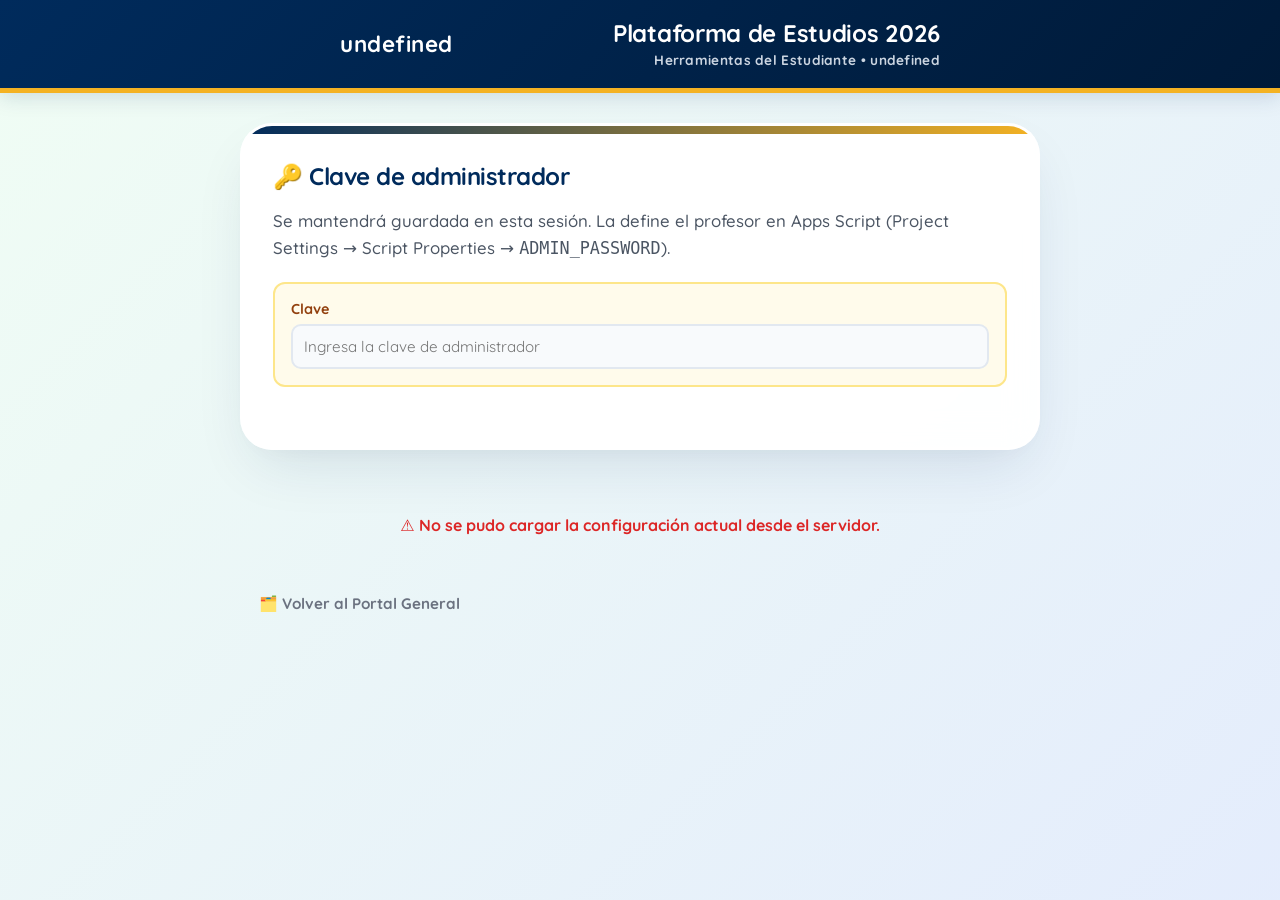
==== commit 5a181329: "Refactor admin.html for improved clarity and style" ====
--- a/admin.html
+++ b/admin.html
@@ -44,8 +44,12 @@
         }
         .form-group input:focus { border-color: var(--secondary-color); outline: none; background: #fff; }
 
-        .row-grid { display: flex; gap: 15px; flex-wrap: wrap; }
-        .row-grid .form-group { flex: 1; min-width: 200px; }
+        .row-flex {
+            display: flex;
+            gap: 10px;
+            align-items: center;
+        }
+        .row-flex input[type=text] { flex: 1; }
 
         .color-row {
             display: flex;
@@ -68,16 +72,19 @@
         }
         .header-row .campo-ramo { width: 140px; font-weight: 700; }
         .header-row .campo-titulo { flex: 1; }
+
         .btn-quitar {
             background: #fee2e2; color: #b91c1c; border: none; border-radius: 8px;
             width: 36px; height: 36px; cursor: pointer; font-weight: 900; flex-shrink: 0;
         }
+        .btn-quitar:hover { background: #fca5a5; }
 
         .btn-secundario {
             background: #f1f5f9; color: var(--primary-color); border: 2px dashed #cbd5e1;
             padding: 10px 16px; border-radius: 10px; cursor: pointer; font-weight: 700;
             font-family: inherit; margin-top: 6px;
         }
+        .btn-secundario:hover { background: #e2e8f0; }
 
         .btn-guardar {
             width: 100%;
@@ -114,7 +121,7 @@
 
         <div class="card admin-card">
             <h2>🔑 Clave de administrador</h2>
-            <p>Se pide una sola vez por sesión. La define el profesor en Apps Script (Project Settings → Script Properties → <code>ADMIN_PASSWORD</code>).</p>
+            <p>Se mantendrá guardada en esta sesión. La define el profesor en Apps Script (Project Settings → Script Properties → <code>ADMIN_PASSWORD</code>).</p>
             <div class="clave-box">
                 <div class="form-group" style="margin-bottom:0;">
                     <label>Clave</label>
@@ -123,33 +130,33 @@
             </div>
         </div>
 
-        <div id="zonaCargando" class="cargando">🔄 Cargando configuración actual desde el Sheet...</div>
+        <div id="zonaCargando" class="cargando">🔄 Cargando configuración actual desde Google Sheets...</div>
 
         <div id="zonaFormularios" style="display:none;">
 
-            <!-- ===================== CONFIGURACIÓN GENERAL ===================== -->
+            <!-- CONFIGURACIÓN GENERAL -->
             <div class="card admin-card">
                 <h2>⚙️ Configuración General</h2>
-                <p>Estos valores vienen de la pestaña <b>config</b> del Sheet Unificado.</p>
+                <p>Valores de la pestaña <b>config</b> del Sheet Unificado.</p>
                 <div id="camposConfig"></div>
                 <button type="button" class="btn-secundario" onclick="agregarCampoConfig()">➕ Agregar nueva clave</button>
                 <button type="button" class="btn-guardar" onclick="guardarConfig()">💾 Guardar Configuración</button>
                 <div class="estado-msg" id="estadoConfig"></div>
             </div>
 
-            <!-- ===================== COLORES / ESTILOS ===================== -->
+            <!-- PALETA DE COLORES -->
             <div class="card admin-card">
                 <h2>🎨 Paleta de Colores</h2>
-                <p>Estos valores vienen de la pestaña <b>styles</b> del Sheet Unificado. Se aplican a todo el sitio automáticamente.</p>
+                <p>Valores de la pestaña <b>styles</b> del Sheet Unificado.</p>
                 <div id="camposEstilos"></div>
                 <button type="button" class="btn-guardar" onclick="guardarEstilos()">💾 Guardar Colores</button>
                 <div class="estado-msg" id="estadoEstilos"></div>
             </div>
 
-            <!-- ===================== TÍTULOS POR MATERIA (HEADER) ===================== -->
+            <!-- TÍTULOS POR MATERIA -->
             <div class="card admin-card">
                 <h2>🏷️ Títulos por Materia</h2>
-                <p>Estos valores vienen de la pestaña <b>header</b> del Sheet Unificado. El "ramo" debe coincidir con el que usa cada página (ej: <code>instind</code>, <code>norm</code>) y la fila <code>default</code> es el título de respaldo.</p>
+                <p>Valores de la pestaña <b>header</b> del Sheet Unificado. El ramo debe coincidir con la URL (ej: <code>instind</code>, <code>norm</code>) y <code>default</code> es el título de respaldo.</p>
                 <div id="camposHeader"></div>
                 <button type="button" class="btn-secundario" onclick="agregarFilaHeader()">➕ Agregar materia</button>
                 <button type="button" class="btn-guardar" onclick="guardarHeader()">💾 Guardar Títulos</button>
@@ -162,9 +169,6 @@
     </main>
 
     <script>
-        // Claves de "styles" que sabemos que son colores -> se muestran con
-        // selector de color nativo. Cualquier clave nueva que se agregue
-        // (a config o a styles) se trata como texto simple.
         const CLAVES_COLOR = ['PRIMARY_COLOR', 'PRIMARY_DARK', 'SECONDARY_COLOR', 'BG_COLOR', 'CARD_BG', 'TEXT_COLOR', 'SUCCESS_COLOR', 'ERROR_COLOR'];
 
         let datosConfig = {};
@@ -172,6 +176,16 @@
         let datosHeader = [];
 
         window.addEventListener('DOMContentLoaded', async () => {
+            // Recuperar clave previa si existía en la sesión
+            const claveGuardada = sessionStorage.getItem('admin_pass');
+            if (claveGuardada) {
+                document.getElementById('claveAdmin').value = claveGuardada;
+            }
+
+            document.getElementById('claveAdmin').addEventListener('input', (e) => {
+                sessionStorage.setItem('admin_pass', e.target.value);
+            });
+
             if (window.configListo) await window.configListo;
 
             try {
@@ -191,9 +205,13 @@
             } catch (error) {
                 console.error(error);
                 document.getElementById('zonaCargando').innerHTML =
-                    '<span style="color:var(--error-color);">⚠️ No se pudo cargar la configuración actual. Revisa la consola.</span>';
+                    '<span style="color:var(--error-color);">⚠️ No se pudo cargar la configuración actual desde el servidor.</span>';
             }
         });
+
+        function escapeHTML(str) {
+            return (str ?? '').toString().replace(/&/g, '&amp;').replace(/"/g, '&quot;');
+        }
 
         // ---------------------- CONFIG ----------------------
         function renderizarConfig() {
@@ -207,7 +225,12 @@
             const div = document.createElement('div');
             div.className = 'form-group';
             div.dataset.clave = clave;
-            div.innerHTML = `<label>${clave}</label><input type="text" value="${(valor ?? '').toString().replace(/"/g, '&quot;')}">`;
+            div.innerHTML = `
+                <label>${escapeHTML(clave)}</label>
+                <div class="row-flex">
+                    <input type="text" value="${escapeHTML(valor)}">
+                    <button type="button" class="btn-quitar" onclick="this.closest('.form-group').remove()">✕</button>
+                </div>`;
             cont.appendChild(div);
         }
 
@@ -220,7 +243,7 @@
         async function guardarConfig() {
             const datos = {};
             document.querySelectorAll('#camposConfig .form-group').forEach(div => {
-                datos[div.dataset.clave] = div.querySelector('input').value;
+                datos[div.dataset.clave] = div.querySelector('input[type=text]').value;
             });
             await enviarAdmin('setConfig', datos, 'estadoConfig');
         }
@@ -230,7 +253,6 @@
             const cont = document.getElementById('camposEstilos');
             cont.innerHTML = '';
 
-            // Primero las claves de color conocidas (en orden fijo), luego cualquier extra
             CLAVES_COLOR.forEach(clave => {
                 if (datosEstilos.hasOwnProperty(clave)) filaEstiloColor(clave, datosEstilos[clave]);
             });
@@ -246,7 +268,7 @@
             div.className = 'form-group';
             div.dataset.clave = clave;
             div.innerHTML = `
-                <label>${clave}</label>
+                <label>${escapeHTML(clave)}</label>
                 <div class="color-row">
                     <input type="color" value="${hex}">
                     <input type="text" value="${hex.toUpperCase()}" maxlength="7">
@@ -266,14 +288,13 @@
             const div = document.createElement('div');
             div.className = 'form-group';
             div.dataset.clave = clave;
-            div.innerHTML = `<label>${clave}</label><input type="text" value="${(valor ?? '').toString().replace(/"/g, '&quot;')}">`;
+            div.innerHTML = `<label>${escapeHTML(clave)}</label><input type="text" value="${escapeHTML(valor)}">`;
             cont.appendChild(div);
         }
 
         async function guardarEstilos() {
             const datos = {};
             document.querySelectorAll('#camposEstilos .form-group').forEach(div => {
-                // En filas de color, el segundo input (texto) tiene el hex final
                 const inputs = div.querySelectorAll('input');
                 const input = inputs.length > 1 ? inputs[1] : inputs[0];
                 datos[div.dataset.clave] = input.value;
@@ -293,8 +314,8 @@
             const div = document.createElement('div');
             div.className = 'header-row';
             div.innerHTML = `
-                <input type="text" class="campo-ramo" placeholder="ramo" value="${(ramo ?? '').toString().replace(/"/g, '&quot;')}">
-                <input type="text" class="campo-titulo" placeholder="Título a mostrar" value="${(titulo ?? '').toString().replace(/"/g, '&quot;')}">
+                <input type="text" class="campo-ramo" placeholder="ramo" value="${escapeHTML(ramo)}">
+                <input type="text" class="campo-titulo" placeholder="Título a mostrar" value="${escapeHTML(titulo)}">
                 <button type="button" class="btn-quitar" onclick="this.parentElement.remove()">✕</button>`;
             cont.appendChild(div);
         }
@@ -313,7 +334,7 @@
             await enviarAdmin('setHeader', filas, 'estadoHeader');
         }
 
-        // ---------------------- ENVÍO COMÚN ----------------------
+        // ---------------------- ENVÍO ADMINISTRATIVO ----------------------
         async function enviarAdmin(accion, datos, idEstado) {
             const estadoEl = document.getElementById(idEstado);
             const clave = document.getElementById('claveAdmin').value;
@@ -325,23 +346,25 @@
             }
 
             estadoEl.className = 'estado-msg';
-            estadoEl.innerText = 'Guardando...';
+            estadoEl.innerText = 'Guardando cambios...';
 
             const payload = { tipo: 'admin', accion, clave, datos };
 
             try {
-                // mode:no-cors evita el preflight, pero la respuesta queda
-                // opaca (no podemos leer si el servidor devolvió error).
-                // Por eso el mensaje es "enviado", no "confirmado" — igual
-                // que en el guardado de puntajes del cuestionario.
-                await fetch(API_UNIFICADA, {
+                const respuesta = await fetch(API_UNIFICADA, {
                     method: 'POST',
-                    mode: 'no-cors',
                     headers: { 'Content-Type': 'text/plain' },
                     body: JSON.stringify(payload)
                 });
-                estadoEl.className = 'estado-msg ok';
-                estadoEl.innerText = '✅ Cambios enviados. Recarga esta página en unos segundos para confirmar.';
+                const json = await respuesta.json();
+
+                if (json.ok) {
+                    estadoEl.className = 'estado-msg ok';
+                    estadoEl.innerText = '✅ Cambios guardados correctamente en Google Sheets.';
+                } else {
+                    estadoEl.className = 'estado-msg error';
+                    estadoEl.innerText = '❌ Error: ' + (json.error || 'No se pudieron guardar los cambios.');
+                }
             } catch (error) {
                 console.error(error);
                 estadoEl.className = 'estado-msg error';
--- a/styles.css
+++ b/styles.css
@@ -123,12 +123,15 @@
 
 /* Estilos específicos para el segundo Header (Podio) */
 .header-podio {
-    background: linear-gradient(135deg, #002b5c 0%, #001a38 100%);
+    /* Antes tenía #002b5c/#001a38/#f4b223 hardcodeados, por eso no
+       reaccionaba a los cambios de color desde admin.html/el Sheet.
+       Ahora usa las mismas variables CSS que el header principal. */
+    background: linear-gradient(135deg, var(--primary-color) 0%, var(--primary-dark) 100%);
     color: white;
     width: 100%;
     padding: 22px 0;
     box-shadow: 0 4px 20px rgba(0, 43, 92, 0.15);
-    border-bottom: 5px solid #f4b223;
+    border-bottom: 5px solid var(--secondary-color);
     z-index: 10;
     text-align: center;
 }
@@ -325,7 +328,10 @@
 }
  
 .leaderboard-table th {
-    background-color: #1e293b;
+    /* Antes: background-color: #1e293b (hardcodeado). Ahora usa
+       var(--primary-color) para que responda a los cambios de color
+       hechos desde admin.html/el Sheet, igual que el resto del sitio. */
+    background-color: var(--primary-color);
     color: #f8fafc;
     padding: 12px 10px;
     font-weight: 700;
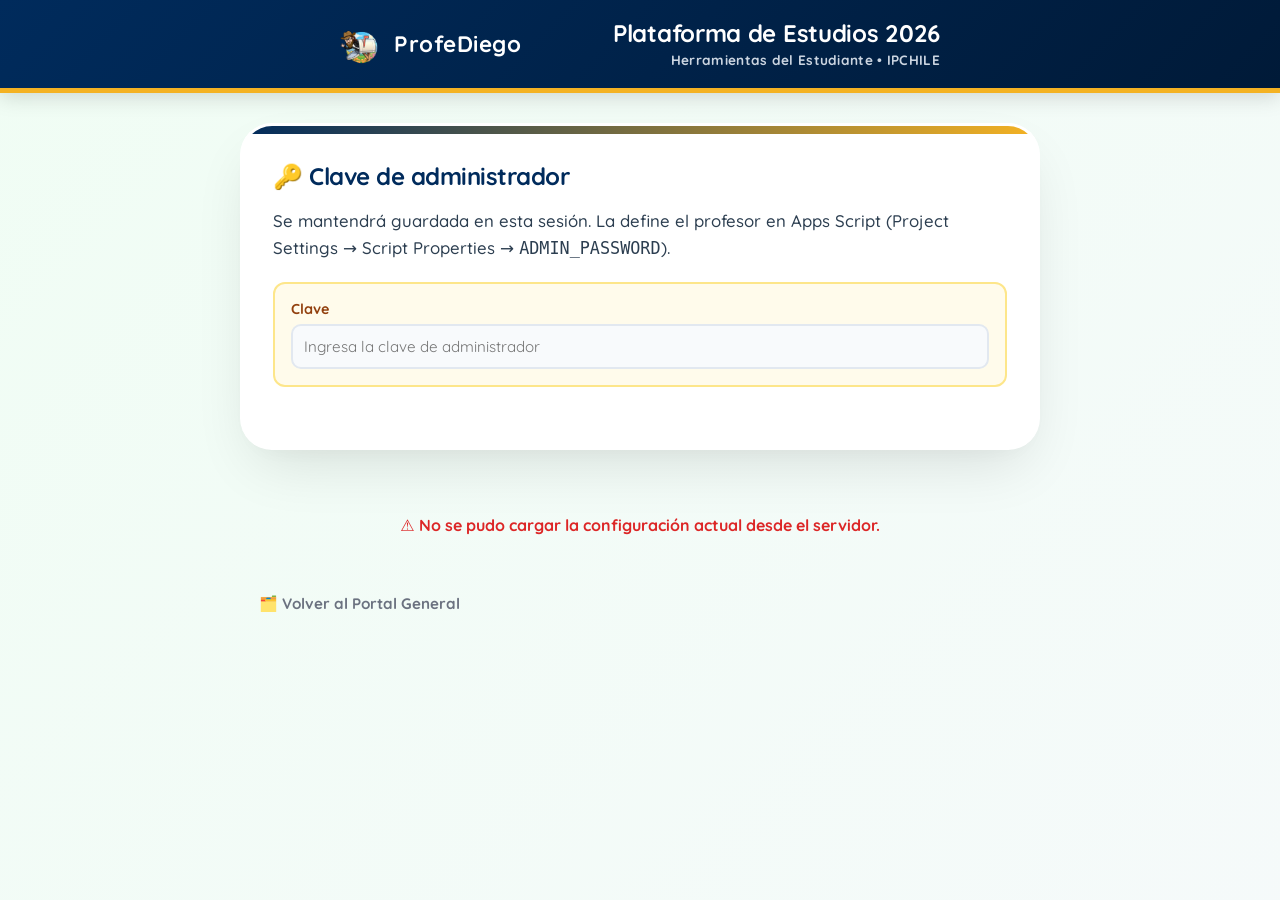
==== commit 90f8d6d5: "Add newline at end of admin.html" ====
--- a/admin.html
+++ b/admin.html
@@ -374,3 +374,4 @@
     </script>
 </body>
 </html>
+ 
--- a/styles.css
+++ b/styles.css
@@ -4,7 +4,7 @@
    ========================================================================== */
 
 :root {
-    /* COLORES INSTITUCIONALES OPTIMIZADOS */
+    /* COLORES INSTITUCIONALES (Valores por defecto) */
     --primary-color: #002b5c;
     --primary-dark: #001a38;
     --secondary-color: #f4b223;
@@ -17,14 +17,15 @@
 
 body {
     font-family: 'Quicksand', 'Segoe UI', system-ui, sans-serif;
-    /* Fondo vivo con transición suave de colores */
-    background: linear-gradient(-45deg, #e0f2fe, #fef3c7, #e0e7ff, #f0fdf4);
+    /* Usa --bg-color como base, compatible con la configuración dinámica de Google */
+    background-color: var(--bg-color);
+    background: linear-gradient(-45deg, var(--bg-color), #ffffff, var(--bg-color), #f0fdf4);
     background-size: 400% 400%;
     animation: gradientBg 12s ease infinite;
     color: var(--text-color);
     margin: 0;
     padding: 0;
-    display: block; /* Evita problemas de flujo */
+    display: block;
     min-height: 100vh;
 }
 
@@ -35,14 +36,14 @@
 }
 
 /* ==========================================================================
-   ENCABEZADOS INSTITUCIONALES - DISEÑO CORREGIDO Y BALANCEADO
+   ENCABEZADOS INSTITUCIONALES
    ========================================================================== */
 header {
     background: linear-gradient(135deg, var(--primary-color) 0%, var(--primary-dark) 100%);
-    color: white;
+    color: #ffffff;
     width: 100%;
     padding: 20px 0;
-    box-shadow: 0 4px 20px rgba(0, 43, 92, 0.15);
+    box-shadow: 0 4px 20px rgba(0, 0, 0, 0.15);
     border-bottom: 5px solid var(--secondary-color);
     z-index: 10;
 }
@@ -105,7 +106,7 @@
     letter-spacing: 0.3px;
 }
 
-/* Ajustes de Responsividad para Celulares */
+/* Responsividad Header */
 @media (max-width: 768px) {
     .header-flex {
         flex-direction: column !important;
@@ -121,16 +122,13 @@
     }
 }
 
-/* Estilos específicos para el segundo Header (Podio) */
+/* Encabezado del Podio/Ranking */
 .header-podio {
-    /* Antes tenía #002b5c/#001a38/#f4b223 hardcodeados, por eso no
-       reaccionaba a los cambios de color desde admin.html/el Sheet.
-       Ahora usa las mismas variables CSS que el header principal. */
     background: linear-gradient(135deg, var(--primary-color) 0%, var(--primary-dark) 100%);
-    color: white;
+    color: #ffffff;
     width: 100%;
     padding: 22px 0;
-    box-shadow: 0 4px 20px rgba(0, 43, 92, 0.15);
+    box-shadow: 0 4px 20px rgba(0, 0, 0, 0.15);
     border-bottom: 5px solid var(--secondary-color);
     z-index: 10;
     text-align: center;
@@ -162,7 +160,9 @@
     color: #cbd5e1;
 }
 
-/* CONTENEDOR CENTRAL (MENÚ DE ARRIBA) */
+/* ==========================================================================
+   CONTENEDOR Y TARJETAS
+   ========================================================================== */
 .container {
     width: 90%;
     max-width: 550px;
@@ -171,11 +171,11 @@
 }
 
 .card {
-    background-color: rgba(255, 255, 255, 0.96);
+    background-color: var(--card-bg);
     backdrop-filter: blur(16px);
     -webkit-backdrop-filter: blur(16px);
     border-radius: 32px;
-    box-shadow: 0 25px 60px -15px rgba(0, 43, 92, 0.12), 0 10px 30px -10px rgba(0, 0, 0, 0.04);
+    box-shadow: 0 25px 60px -15px rgba(0, 0, 0, 0.12), 0 10px 30px -10px rgba(0, 0, 0, 0.04);
     padding: 45px 35px;
     width: 100%;
     box-sizing: border-box;
@@ -211,14 +211,14 @@
 }
 
 .card p {
-    color: #4b5563;
+    color: var(--text-color);
     font-size: 1.05rem;
     font-weight: 500;
     line-height: 1.6;
     margin-bottom: 35px;
 }
 
-/* LISTA DE BOTONES TOTALMENTE INTERACTIVOS */
+/* LISTA DE BOTONES */
 .options-list {
     margin-bottom: 20px;
     display: flex;
@@ -247,10 +247,9 @@
     border-color: var(--secondary-color);
     color: var(--primary-color);
     transform: translateY(-4px) scale(1.02);
-    box-shadow: 0 12px 20px rgba(244, 178, 35, 0.15);
-}
-
-/* RETORNO AL PORTAL ESTILO CÁPSULA DISCRETA */
+    box-shadow: 0 12px 20px rgba(0, 0, 0, 0.1);
+}
+
 .btn-home {
     display: inline-block;
     margin-top: 20px;
@@ -271,7 +270,7 @@
 }
 
 /* ==========================================================================
-   TABLA DE LÍDERES - ANCHURA OPTIMIZADA (MÁXIMO ESPACIO Y SIMETRÍA)
+   TABLA DE LÍDERES
    ========================================================================== */
 .leaderboard-container {
     width: 90%;
@@ -288,11 +287,11 @@
 }
 
 .leaderboard-card {
-    background-color: rgba(255, 255, 255, 0.96);
+    background-color: var(--card-bg);
     backdrop-filter: blur(16px);
     -webkit-backdrop-filter: blur(16px);
     border-radius: 24px;
-    box-shadow: 0 20px 50px -12px rgba(0, 43, 92, 0.1), 0 10px 25px -10px rgba(0, 0, 0, 0.04);
+    box-shadow: 0 20px 50px -12px rgba(0, 0, 0, 0.1), 0 10px 25px -10px rgba(0, 0, 0, 0.04);
     padding: 35px 25px;
     box-sizing: border-box;
     border: 3px solid rgba(255, 255, 255, 0.9);
@@ -328,9 +327,6 @@
 }
  
 .leaderboard-table th {
-    /* Antes: background-color: #1e293b (hardcodeado). Ahora usa
-       var(--primary-color) para que responda a los cambios de color
-       hechos desde admin.html/el Sheet, igual que el resto del sitio. */
     background-color: var(--primary-color);
     color: #f8fafc;
     padding: 12px 10px;
@@ -367,7 +363,6 @@
 }
 .error-msg { color: var(--error-color); }
 
-/* Ajustes Responsivos Completos para Celulares */
 @media (max-width: 768px) {
     .leaderboard-grid {
         flex-direction: column;
@@ -378,10 +373,8 @@
 }
 
 /* ==========================================================================
-   BOTONES Y COMPONENTES EXCLUSIVOS DE EVALUACIONES Y EXÁMENES
+   EVALUACIONES Y EXÁMENES
    ========================================================================== */
-
-/* Botón Principal de Acción */
 .btn {
     width: 100%;
     background: linear-gradient(135deg, var(--primary-color) 0%, var(--primary-dark) 100%);
@@ -394,7 +387,7 @@
     font-family: inherit;
     cursor: pointer;
     transition: all 0.3s cubic-bezier(0.175, 0.885, 0.32, 1.275);
-    box-shadow: 0 4px 14px rgba(0, 43, 92, 0.25);
+    box-shadow: 0 4px 14px rgba(0, 0, 0, 0.15);
     margin-top: 15px;
     box-sizing: border-box;
     display: inline-block;
@@ -404,7 +397,7 @@
     background: linear-gradient(135deg, var(--secondary-color) 0%, #d97706 100%);
     color: var(--primary-dark);
     transform: translateY(-2px);
-    box-shadow: 0 6px 20px rgba(244, 178, 35, 0.35);
+    box-shadow: 0 6px 20px rgba(0, 0, 0, 0.2);
 }
 
 .btn:disabled {
@@ -414,7 +407,6 @@
     box-shadow: none;
 }
 
-/* Manejo de Pantallas en evaluaciones */
 .screen { display: none; }
 .active { 
     display: block !important; 
@@ -422,6 +414,13 @@
 }
 
 /* Barra de progreso y temporizador */
+.progress-header {
+    display: flex;
+    justify-content: space-between;
+    align-items: center;
+    margin-bottom: 8px;
+}
+
 .progress-bar {
     background-color: #e2e8f0;
     border-radius: 50px;
@@ -442,7 +441,6 @@
 .timer-txt { 
     font-weight: 900; 
     color: #64748b; 
-    float: right; 
     font-size: 1.05rem; 
 }
 
@@ -462,7 +460,7 @@
 .question-txt {
     font-size: 1.2rem;
     font-weight: 700;
-    color: #1e293b;
+    color: var(--text-color);
     margin-bottom: 20px;
     line-height: 1.5;
     text-align: left;
@@ -536,7 +534,7 @@
     margin: 20px 0;
     border-radius: 4px 16px 16px 4px;
     font-size: 0.95rem;
-    color: #475569;
+    color: var(--text-color);
     line-height: 1.6;
     text-align: left;
 }
